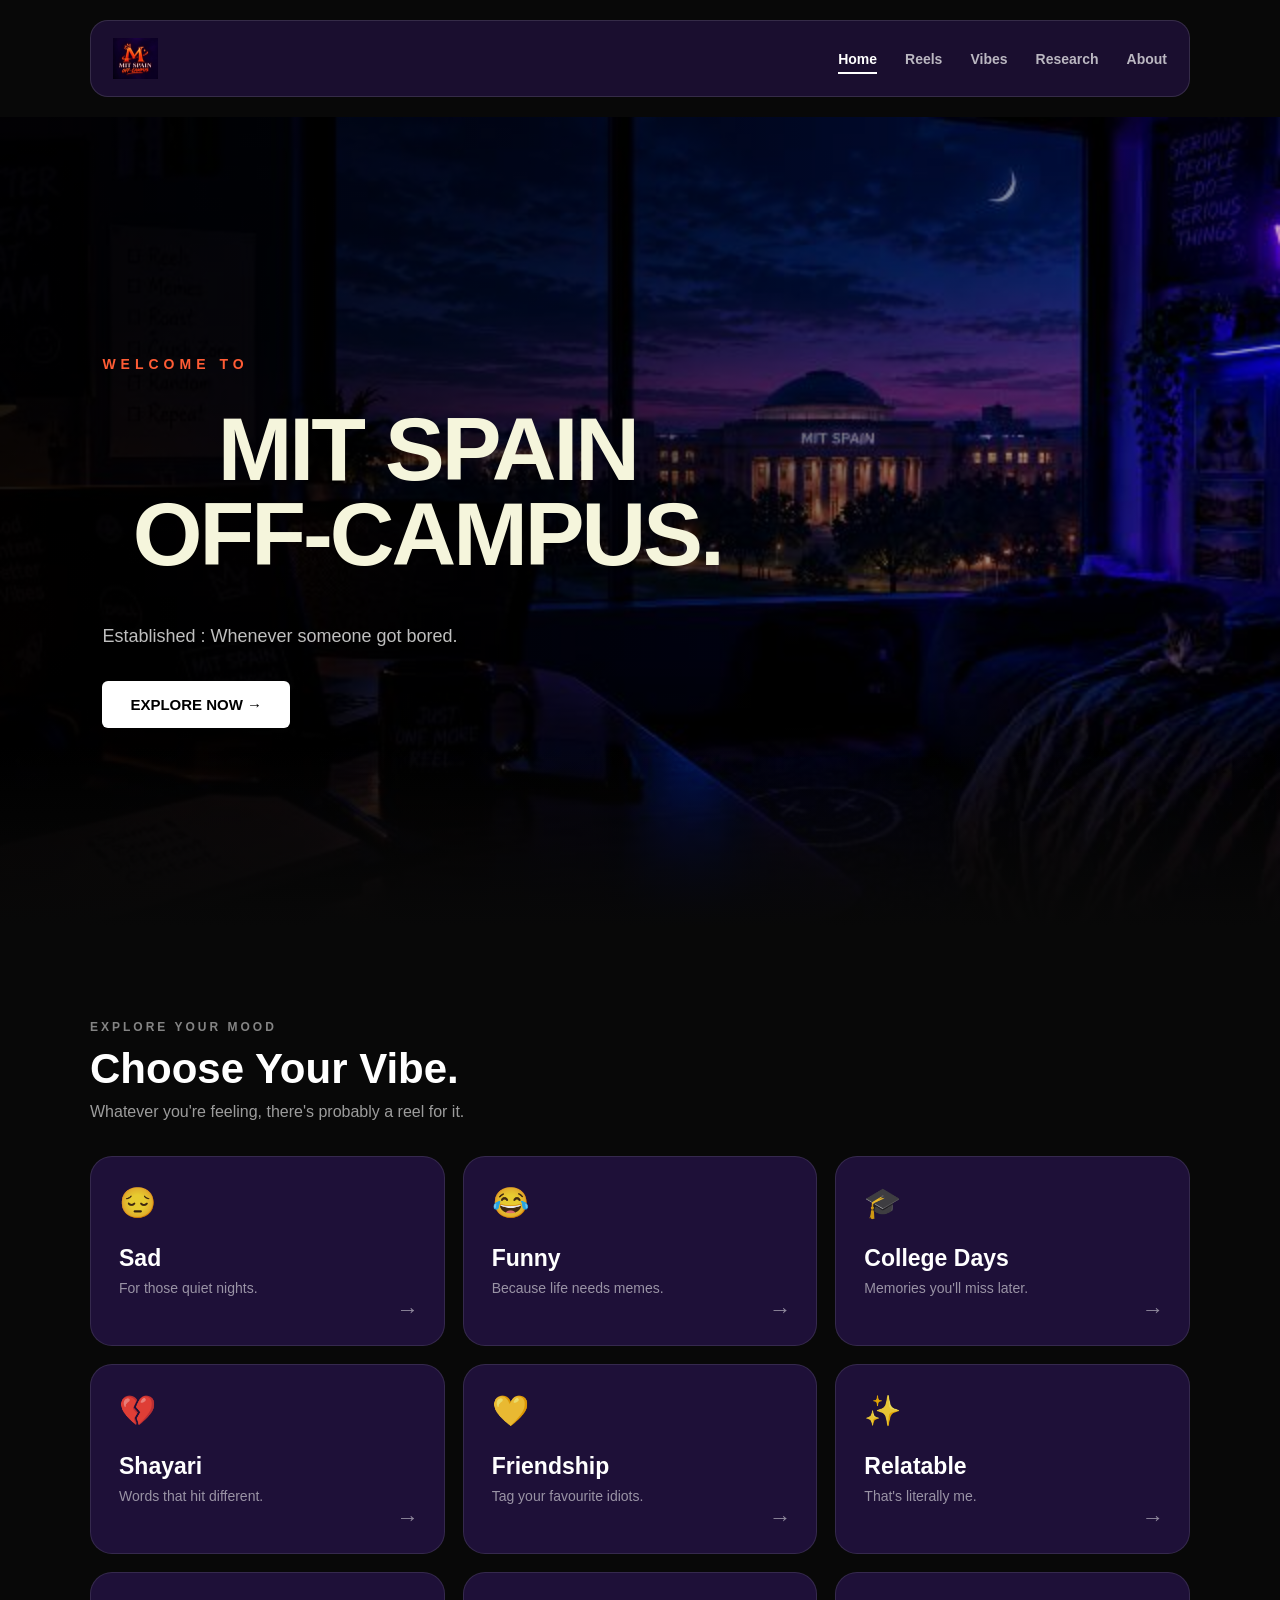
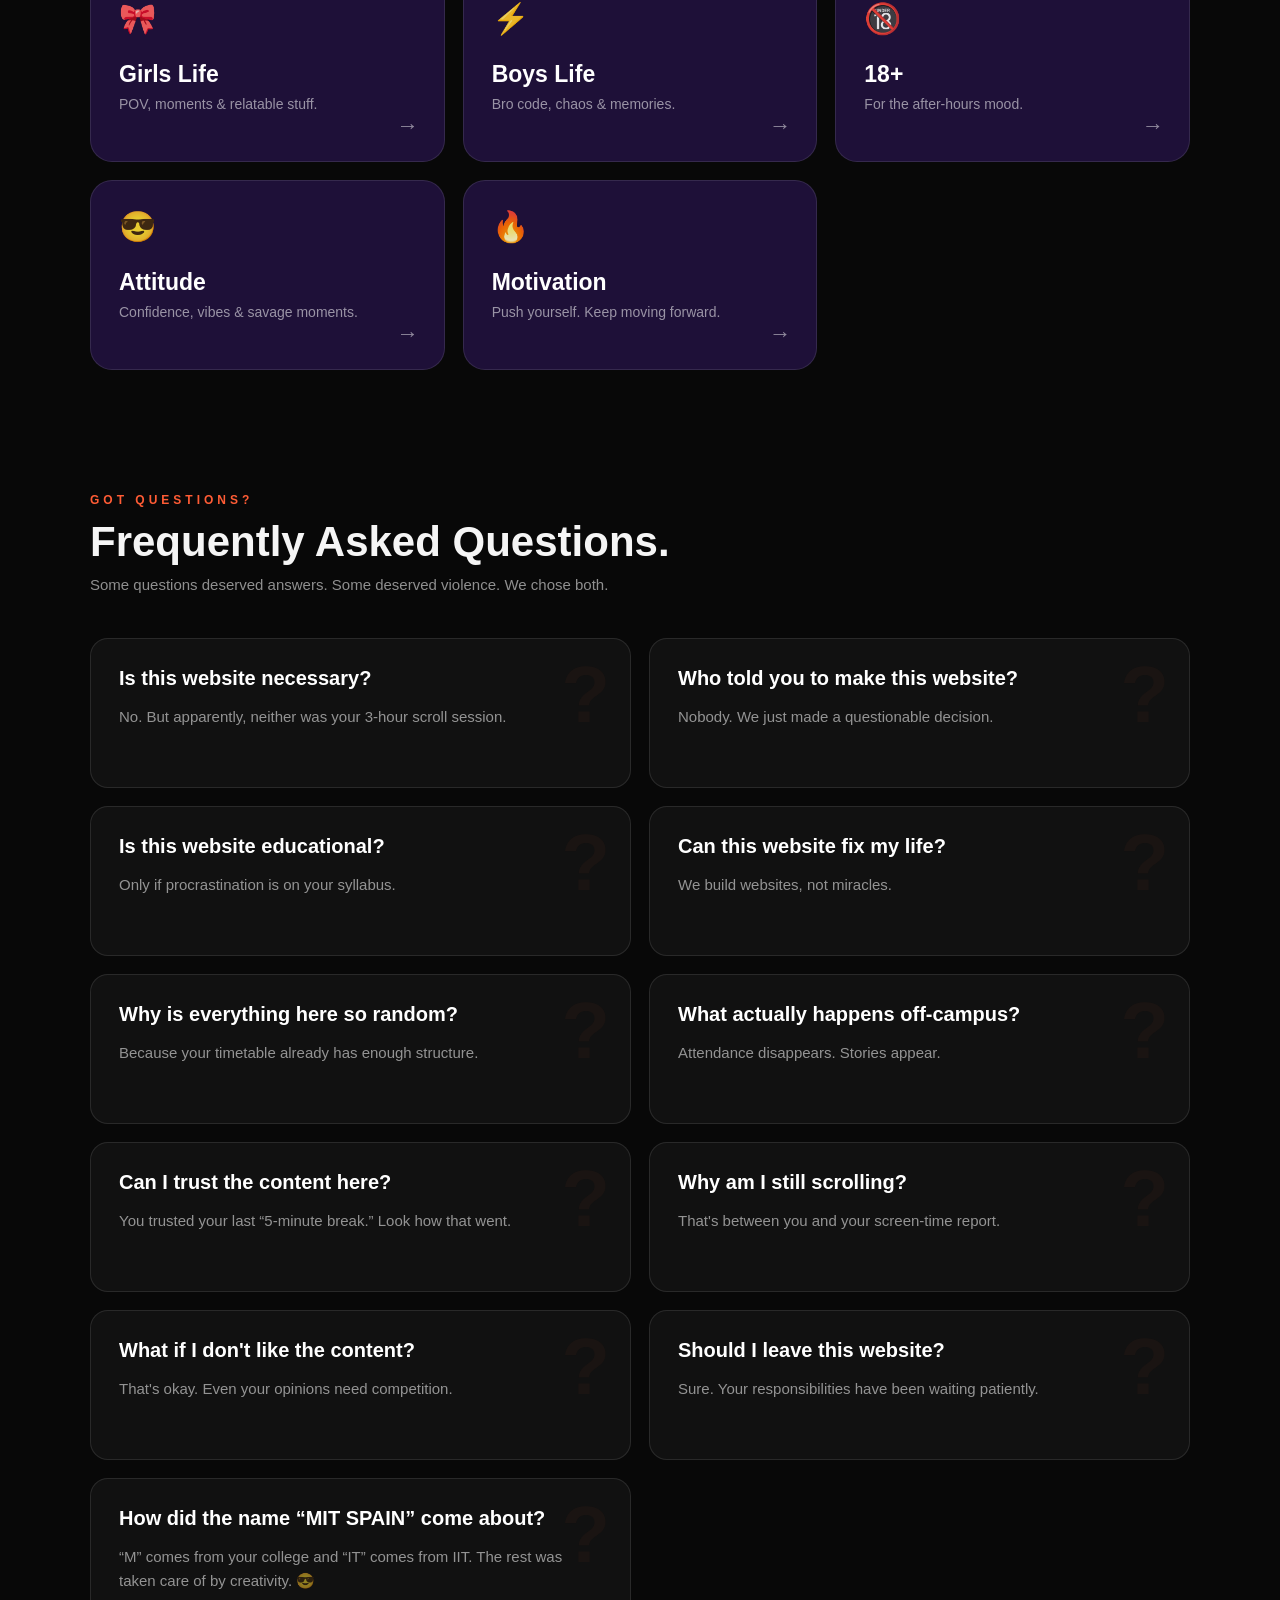
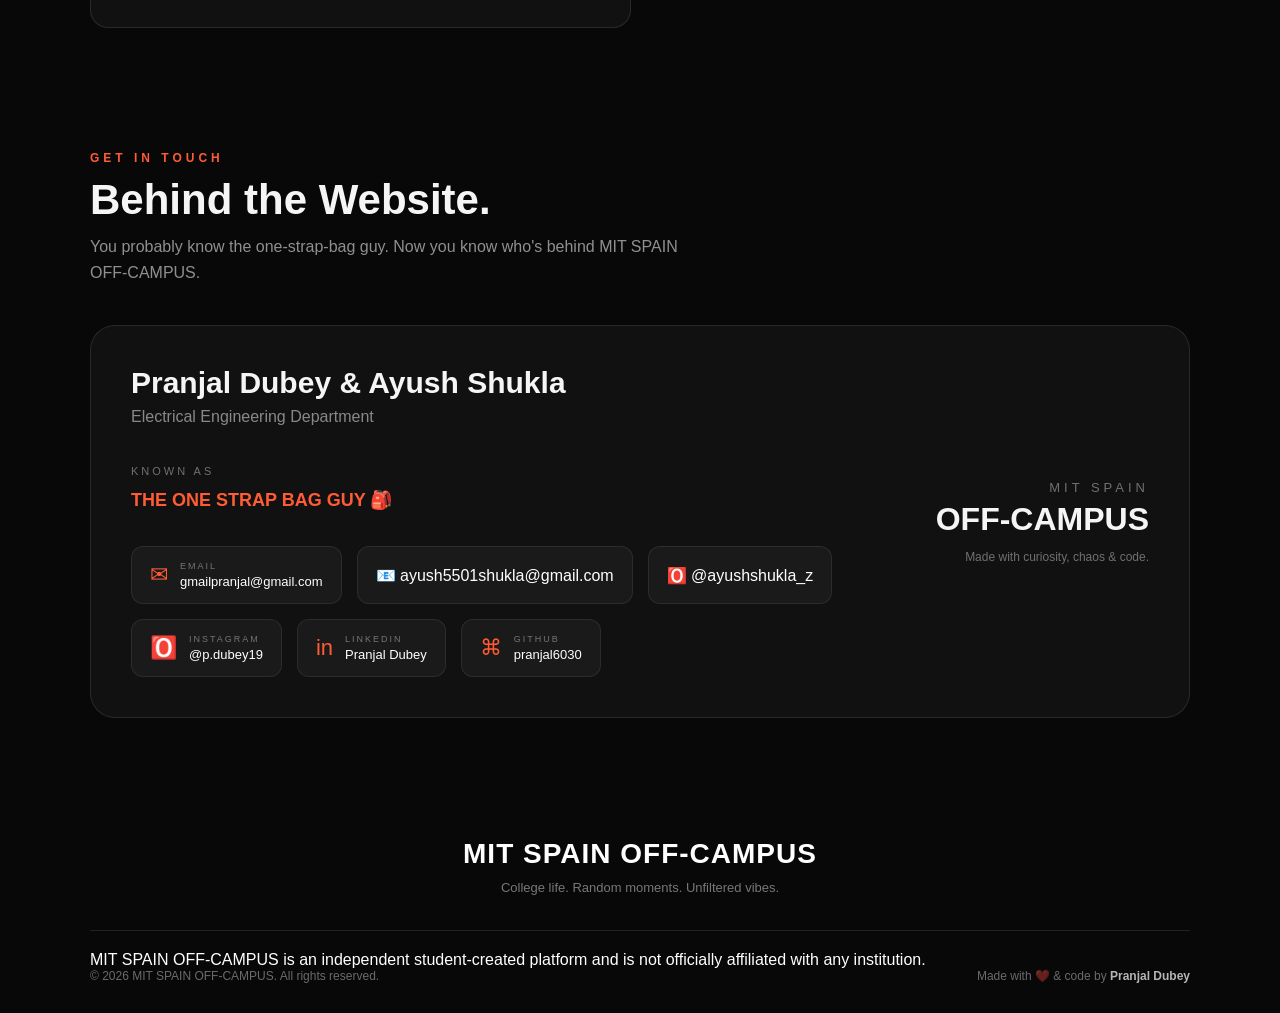
==== index.html @ fb6c0e8b "Initial website" ====
<!DOCTYPE html>
<html lang="en">

<head>
    <meta charset="UTF-8">
    <meta name="viewport" content="width=device-width, initial-scale=1.0">
    <title>MIT Spain Off-Campus</title>
    <link rel="stylesheet" href="style.css">
    <link rel="icon" type="image/png" href="logomit.jpg">
</head>

<body>
    <div class="d1">

        <nav class="navbar">

            <div class="logo">
                <img src="logomit.jpg" alt="M After Hours">
            </div>

            <div class="nav-links">
                <a href="#" class="active">Home</a>
                <a href="#">Reels</a>
                <a href="#">Vibes</a>
                <a href="#">Research</a>
                <a href="#">About</a>
            </div>

            <div class="menu-icon">
                ☰
            </div>

        </nav>
        <section class="hero">

            <div class="hero-content">

                <p class="hero-small">WELCOME TO</p>

                <h1>MIT SPAIN OFF-CAMPUS.</h1>

                <p class="hero-text">
                    Established : Whenever someone got bored.
                </p>

                <button class="hero-btn" onclick="showExplore()">
                    EXPLORE NOW →
                </button>

            </div>

        </section>
        <section id="explore" class="explore-section">

            <div class="explore-content">

                <span>SO... WHY THIS WEBSITE?</span>

                <h2>
                    Everyone was busy participating in
                    <span>EMBED X</span> and <span>RoboVerse.</span>
                </h2>

                <p>
                    I thought, "Why participate when I can build the place
                    where everyone comes to chill?"
                </p>

                <h3>So... I built this.</h3>

                <p>
                    Welcome to MIT SPAIN OFF-CAMPUS — where college life,
                    random moments, and internet culture come together.
                </p>

            </div>

        </section>


        <section class="vibe-section">

            <div class="vibe-heading">
                <span>EXPLORE YOUR MOOD</span>
                <h2>Choose Your Vibe.</h2>
                <p>Whatever you're feeling, there's probably a reel for it.</p>
            </div>

            <div class="vibe-container">

                <a href="sad.html" class="vibe-card sad">
                    <div class="vibe-icon">😔</div>
                    <h3>Sad</h3>
                    <p>For those quiet nights.</p>
                    <span class="arrow">→</span>
                </a>

                <a href="funny.html" class="vibe-card funny">
                    <div class="vibe-icon">😂</div>
                    <h3>Funny</h3>
                    <p>Because life needs memes.</p>
                    <span class="arrow">→</span>
                </a>

                <a href="college.html" class="vibe-card college">
                    <div class="vibe-icon">🎓</div>
                    <h3>College Days</h3>
                    <p>Memories you'll miss later.</p>
                    <span class="arrow">→</span>
                </a>

                <a href="shayari.html" class="vibe-card shayari">
                    <div class="vibe-icon">💔</div>
                    <h3>Shayari</h3>
                    <p>Words that hit different.</p>
                    <span class="arrow">→</span>
                </a>

                <a href="friend.html" class="vibe-card friendship">
                    <div class="vibe-icon">💛</div>
                    <h3>Friendship</h3>
                    <p>Tag your favourite idiots.</p>
                    <span class="arrow">→</span>
                </a>

                <a href="relate.html" class="vibe-card relatable">
                    <div class="vibe-icon">✨</div>
                    <h3>Relatable</h3>
                    <p>That's literally me.</p>
                    <span class="arrow">→</span>
                </a>

                <a href="girl.html" class="vibe-card girls">
                    <div class="vibe-icon">🎀</div>
                    <h3>Girls Life</h3>
                    <p>POV, moments & relatable stuff.</p>
                    <span class="arrow">→</span>
                </a>

                <a href="boy.html" class="vibe-card boys">
                    <div class="vibe-icon">⚡</div>
                    <h3>Boys Life</h3>
                    <p>Bro code, chaos & memories.</p>
                    <span class="arrow">→</span>
                </a>

                <a href="18.html" class="vibe-card 18+">
                    <div class="vibe-icon">🔞</div>
                    <h3>18+</h3>
                    <p>For the after-hours mood.</p>
                    <span class="arrow">→</span>
                </a>

                <a href="attitude.html" class="vibe-card attitude">
                    <div class="vibe-icon">😎</div>
                    <h3>Attitude</h3>
                    <p>Confidence, vibes & savage moments.</p>
                    <span class="arrow">→</span>
                </a>

                <a href="motivation.html" class="vibe-card motivation">
                    <div class="vibe-icon">🔥</div>
                    <h3>Motivation</h3>
                    <p>Push yourself. Keep moving forward.</p>
                    <span class="arrow">→</span>
                </a>

            </div>

        </section>

        <section class="faq-section">

            <div class="faq-heading">
                <span>GOT QUESTIONS?</span>
                <h2>Frequently Asked Questions.</h2>
                <p>Some questions deserved answers. Some deserved violence. We chose both.</p>
            </div>

            <div class="faq-container">

                <div class="faq-item">
                    <h3>Is this website necessary?</h3>
                    <p>No. But apparently, neither was your 3-hour scroll session.</p>
                </div>

                <div class="faq-item">
                    <h3>Who told you to make this website?</h3>
                    <p>Nobody. We just made a questionable decision.</p>
                </div>

                <div class="faq-item">
                    <h3>Is this website educational?</h3>
                    <p>Only if procrastination is on your syllabus.</p>
                </div>

                <div class="faq-item">
                    <h3>Can this website fix my life?</h3>
                    <p>We build websites, not miracles.</p>
                </div>

                <div class="faq-item">
                    <h3>Why is everything here so random?</h3>
                    <p>Because your timetable already has enough structure.</p>
                </div>

                <div class="faq-item">
                    <h3>What actually happens off-campus?</h3>
                    <p>Attendance disappears. Stories appear.</p>
                </div>

                <div class="faq-item">
                    <h3>Can I trust the content here?</h3>
                    <p>You trusted your last “5-minute break.” Look how that went.</p>
                </div>

                <div class="faq-item">
                    <h3>Why am I still scrolling?</h3>
                    <p>That's between you and your screen-time report.</p>
                </div>

                <div class="faq-item">
                    <h3>What if I don't like the content?</h3>
                    <p>That's okay. Even your opinions need competition.</p>
                </div>

                <div class="faq-item">
                    <h3>Should I leave this website?</h3>
                    <p>Sure. Your responsibilities have been waiting patiently.</p>
                </div>

                <div class="faq-item">
                    <h3>How did the name “MIT SPAIN” come about?</h3>
                    <p>“M” comes from your college and “IT” comes from IIT. The rest was taken care of by creativity. 😎
                    </p>
                </div>

            </div>

        </section>

        <section class="contact-section">

            <div class="contact-heading">
                <span>GET IN TOUCH</span>
                <h2>Behind the Website.</h2>
                <p>
                    You probably know the one-strap-bag guy.
                    Now you know who's behind MIT SPAIN OFF-CAMPUS.
                </p>
            </div>

            <div class="contact-card">

                <div class="contact-info">

                    <div class="creator-name">
                        <h3>Pranjal Dubey & Ayush Shukla </h3>
                        <p>Electrical Engineering Department</p>
                    </div>

                    <div class="identity">
                        <span>KNOWN AS</span>
                        <h4>THE ONE STRAP BAG GUY 🎒</h4>
                    </div>

                    <div class="contact-links">

                        <a href="mailto:gmailpranjal@gmail.com" class="contact-link">
                            <span>✉</span>
                            <div>
                                <small>EMAIL</small>
                                <p>gmailpranjal@gmail.com</p>
                            </div>
                        </a>

                        <!-- SECOND EMAIL -->
                        <a href="mailto:ayushshukla@gmail.com" class="contact-link">
                            📧 ayush5501shukla@gmail.com
                        </a>

                        <!-- SECOND INSTAGRAM -->
                        <a href="https://www.instagram.com/ayushshukla_z/" target="_blank" class="contact-link">
                            🅾️ @ayushshukla_z
                        </a>

                        <a href="https://www.instagram.com/p.dubey19/" target="_blank" class="contact-link">
                            <span>🅾️</span>
                            <div>
                                <small>INSTAGRAM</small>
                                <p>@p.dubey19</p>
                            </div>
                        </a>

                        <a href="https://www.linkedin.com/in/pranjal-dubey-936209428?utm_source=share_via&utm_content=profile&utm_medium=member_android"
                            target="_blank" class="contact-link">
                            <span>in</span>
                            <div>
                                <small>LINKEDIN</small>
                                <p>Pranjal Dubey</p>
                            </div>
                        </a>

                        <a href="https://github.com/pranjal6030" target="_blank" class="contact-link">
                            <span>⌘</span>
                            <div>
                                <small>GITHUB</small>
                                <p>pranjal6030</p>
                            </div>
                        </a>

                    </div>

                </div>

                <div class="contact-tag">
                    <span>MIT SPAIN</span>
                    <strong>OFF-CAMPUS</strong>
                    <p>Made with curiosity, chaos & code.</p>
                </div>

            </div>

        </section>

        <footer class="footer">

            <div class="footer-top">
                <h2>MIT SPAIN OFF-CAMPUS</h2>
                <p>College life. Random moments. Unfiltered vibes.</p>
            </div>

            <div class="footer-line"></div>

            <p class="disclaimer">
                MIT SPAIN OFF-CAMPUS is an independent student-created platform
                and is not officially affiliated with any institution.
            </p>

            <div class="footer-bottom">
                <p>© 2026 MIT SPAIN OFF-CAMPUS. All rights reserved.</p>
                <p>Made with ❤️ & code by <strong>Pranjal Dubey</strong></p>
            </div>

        </footer>
    </div>

    <script>
        function showExplore() {

            const section = document.getElementById("explore");

            section.style.display = "flex";

            section.scrollIntoView({
                behavior: "smooth"
            });
        }
    </script>
</body>

</html>
---- style.css ----
* {
        margin: 0;
        padding: 0;
    }
    h1{
        color: beige;
        text-align: center;
        padding: 20px;
    }
body {
    margin: 0;
    background: #080808;
    color: #f5f5f5;
    font-family: Arial, sans-serif;
}


/* NAVBAR */

.navbar {
    width: 90%;
    max-width: 1100px;

    margin: 20px auto;

    padding: 15px 22px;

    box-sizing: border-box;

    display: flex;
    align-items: center;
    justify-content: space-between;

    background-color: rgb(50 24 97 / 45%);

    border: 1px solid rgba(255, 255, 255, 0.12);

    border-radius: 18px;

    color: white;
}


/* LOGO */

.logo {
    font-size: 18px;
    font-weight: 900;

    letter-spacing: 1px;

    white-space: nowrap;
}

.logo img{
    width : 53px;
    height: 43px;
    object-fit: contain;
    display: block;
}


/* NAVIGATION LINKS */

.nav-links {
    display: flex;
    align-items: center;

    gap: 28px;
}


.nav-links a {
    position: relative;

    color: rgba(255, 255, 255, 0.7);

    text-decoration: none;

    font-size: 14px;
    font-weight: 600;

    transition: 0.3s;
}


/* Hover */

.nav-links a:hover {
    color: white;
}


/* Underline */

.nav-links a::after {

    content: "";

    position: absolute;

    left: 0;
    bottom: -7px;

    width: 0;
    height: 2px;

    background-color: white;

    transition: 0.3s;
}


.nav-links a:hover::after {
    width: 100%;
}


/* ACTIVE PAGE */

.nav-links a.active {
    color: white;
}


.nav-links a.active::after {
    width: 100%;
}


/* MENU ICON */

.menu-icon {
    display: none;

    font-size: 24px;

    cursor: pointer;
}


/* MOBILE */

@media (max-width: 700px) {

    .navbar {
        width: 94%;

        padding: 14px 18px;
    }


    .logo {
        font-size: 15px;
    }


    .nav-links {
        display: none;
    }


    .menu-icon {
        display: block;
    }

}



.hero {
    position: relative;

    width: 100%;
    height: 90vh;

    background-image: url("mit spain.jpg");
    background-size: cover;
    background-position: center;

    display: flex;
    align-items: center;

    overflow: hidden;
}


/* Dark Netflix-style overlay */

.hero::before {
    content: "";

    position: absolute;
    inset: 0;

    background:
        linear-gradient(
            to right,
            rgba(0,0,0,0.9) 0%,
            rgba(0,0,0,0.65) 45%,
            rgba(0,0,0,0.2) 100%
        );
}


/* Bottom fade */

.hero::after {
    content: "";

    position: absolute;
    left: 0;
    bottom: 0;

    width: 100%;
    height: 180px;

    background: linear-gradient(
        transparent,
        #080808
    );
}


.hero-content {
    position: relative;
    z-index: 2;

    max-width: 650px;

    margin-left: 8%;
    margin-top: 40px;

    color: white;

    animation: heroIn 1.2s ease;
}


.hero-small {
    font-size: 14px;
    font-weight: 700;

    letter-spacing: 5px;

    color: #ff5c35;

    margin-bottom: 15px;
}


.hero h1 {
    font-size: clamp(50px, 7vw, 95px);

    line-height: 0.95;

    margin: 0 0 25px;

    font-weight: 900;

    letter-spacing: -3px;
}


.hero-text {
    max-width: 550px;

    font-size: 18px;
    line-height: 1.6;

    color: rgba(255,255,255,0.75);

    margin-bottom: 30px;
}


.hero-btn {
    padding: 15px 28px;

    border: none;
    border-radius: 6px;

    background: white;
    color: black;

    font-size: 15px;
    font-weight: 800;

    cursor: pointer;

    transition: 0.3s;
}


.hero-btn:hover {
    background: #ff5c35;
    color: white;

    transform: translateY(-3px);

    box-shadow: 0 10px 30px rgba(255,92,53,0.35);
}


/* Entry animation */

@keyframes heroIn {

    from {
        opacity: 0;
        transform: translateY(40px);
    }

    to {
        opacity: 1;
        transform: translateY(0);
    }

}


/* Mobile */

@media (max-width: 600px) {

    .hero {
        height: 75vh;
    }

    .hero-content {
        margin-left: 25px;
        margin-right: 25px;
    }

    .hero h1 {
        font-size: 48px;
    }

    .hero-text {
        font-size: 15px;
    }

}
.logo img {
    width: 45px;
    height: 45px;
    object-fit: contain;
    display: block;
}

.vibe-section {
    width: 90%;
    max-width: 1100px;
    margin: 90px auto;
    color: white;
}

.vibe-heading {
    margin-bottom: 35px;
}

.vibe-heading span {
    font-size: 12px;
    letter-spacing: 3px;
    color: rgba(255, 255, 255, 0.5);
    font-weight: 700;
}

.vibe-heading h2 {
    font-size: 42px;
    margin: 10px 0;
    font-weight: 800;
}

.vibe-heading p {
    color: rgba(255, 255, 255, 0.6);
    margin: 0;
}


/* VIBE CARDS */

.vibe-container {
    display: grid;
    grid-template-columns: repeat(3, 1fr);
    gap: 18px;
}

.vibe-card {
    position: relative;
    min-height: 190px;
    padding: 28px;
    box-sizing: border-box;

    background: rgb(50 24 97 / 55%);
    border: 1px solid rgba(255, 255, 255, 0.1);
    border-radius: 22px;

    text-decoration: none;
    color: white;

    overflow: hidden;
    transition: 0.35s ease;
}


/* HOVER EFFECT */

.vibe-card:hover {
    transform: translateY(-7px);
    background: rgb(50 24 97 / 85%);
    border-color: rgba(255, 255, 255, 0.25);
    box-shadow: 0 15px 35px rgba(0, 0, 0, 0.3);
}


.vibe-icon {
    font-size: 30px;
    margin-bottom: 25px;
    opacity: 0.9;
}

.vibe-card h3 {
    font-size: 23px;
    margin: 0 0 8px;
}

.vibe-card p {
    margin: 0;
    font-size: 14px;
    color: rgba(255, 255, 255, 0.55);
}

.arrow {
    position: absolute;
    right: 25px;
    bottom: 22px;

    font-size: 22px;
    opacity: 0.5;

    transition: 0.3s;
}

.vibe-card:hover .arrow {
    opacity: 1;
    transform: translateX(5px);
}


/* MOBILE */

@media (max-width: 750px) {

    .vibe-container {
        grid-template-columns: repeat(2, 1fr);
    }

    .vibe-heading h2 {
        font-size: 34px;
    }
}


@media (max-width: 500px) {

    .vibe-container {
        grid-template-columns: 1fr;
    }

    .vibe-card {
        min-height: 160px;
    }
}
/* Girls Life */
.vibe-card.girls:hover {
    background: rgb(75 35 110 / 85%);
}

/* Boys Life */
.vibe-card.boys:hover {
    background: rgb(35 35 80 / 85%);
}

/* Late Night */
.vibe-card.late-night:hover {
    background: rgb(25 20 55 / 90%);
}


/* Icons */
.vibe-card.girls .vibe-icon {
    color: #e8b4ff;
}

.vibe-card.boys .vibe-icon {
    color: #9db8ff;
}

.vibe-card.late-night .vibe-icon {
    color: #c7b8ff;
}
/* Attitude Card */
.vibe-card.attitude:hover {
    background: rgb(80 25 60 / 85%);
}

.vibe-card.attitude .vibe-icon {
    color: #ffb3c6;
}


/* Motivation Card */
.vibe-card.motivation:hover {
    background: rgb(90 55 20 / 85%);
}

.vibe-card.motivation .vibe-icon {
    color: #ffd166;
}
.welcome-text {
    text-align: center;
    color: white;
    font-size: 55px;
    font-weight: 800;
    letter-spacing: 2px;
    margin: 50px auto;

    opacity: 0;
    transform: translateY(30px);

    animation: welcomeIn 1.2s ease forwards;
}

.welcome-text span {
    color: #c9a7ff;
    text-shadow: 0 0 10px rgba(201, 167, 255, 0.5),
                 0 0 25px rgba(201, 167, 255, 0.3);
}


/* Entrance Animation */
@keyframes welcomeIn {

    0% {
        opacity: 0;
        transform: translateY(30px);
        letter-spacing: 8px;
    }

    100% {
        opacity: 1;
        transform: translateY(0);
        letter-spacing: 2px;
    }
}


/* Mobile */
@media (max-width: 600px) {

    .welcome-text {
        font-size: 32px;
        letter-spacing: 1px;
    }

}

/* ================= FAQ SECTION ================= */

.faq-section {
    width: 90%;
    max-width: 1100px;
    margin: 120px auto;
    color: #f5f5f5;
}

.faq-heading {
    margin-bottom: 45px;
}

.faq-heading span {
    font-size: 12px;
    letter-spacing: 4px;
    color: #ff5c35;
    font-weight: 800;
}

.faq-heading h2 {
    font-size: 42px;
    margin: 10px 0;
    font-weight: 900;
}

.faq-heading p {
    color: rgba(255,255,255,0.55);
    margin: 0;
    font-size: 15px;
}


/* FAQ GRID */

.faq-container {
    display: grid;
    grid-template-columns: repeat(2, 1fr);
    gap: 18px;
}


/* FAQ CARD */

.faq-item {
    position: relative;
    padding: 28px;
    min-height: 150px;
    box-sizing: border-box;

    background: rgba(255,255,255,0.04);
    border: 1px solid rgba(255,255,255,0.1);
    border-radius: 18px;

    transition: 0.35s ease;
    overflow: hidden;
}

.faq-item::before {
    content: "?";
    position: absolute;
    right: 20px;
    top: 10px;

    font-size: 80px;
    font-weight: 900;

    color: rgba(255,92,53,0.04);
}


/* QUESTION */

.faq-item h3 {
    position: relative;
    z-index: 1;

    margin: 0 0 15px;

    font-size: 20px;
    font-weight: 800;
    color: white;
}


/* ANSWER */

.faq-item p {
    position: relative;
    z-index: 1;

    margin: 0;

    font-size: 15px;
    line-height: 1.6;

    color: rgba(255,255,255,0.55);
}


/* HOVER */

.faq-item:hover {
    transform: translateY(-6px);

    background: rgba(255,92,53,0.08);
    border-color: #ff5c35;

    box-shadow: 0 15px 40px rgba(255,92,53,0.12);
}

.faq-item:hover h3 {
    color: #ff5c35;
}

.faq-item:hover p {
    color: rgba(255,255,255,0.8);
}


/* MOBILE */

@media (max-width: 700px) {

    .faq-section {
        margin: 80px auto;
    }

    .faq-heading h2 {
        font-size: 34px;
    }

    .faq-container {
        grid-template-columns: 1fr;
    }

    .faq-item {
        min-height: 140px;
    }
}

.contact-section {
    width: 90%;
    max-width: 1100px;
    margin: 120px auto;
    color: #f5f5f5;
}

.contact-heading {
    margin-bottom: 40px;
}

.contact-heading span {
    font-size: 12px;
    letter-spacing: 4px;
    color: #ff5c35;
    font-weight: 800;
}

.contact-heading h2 {
    font-size: 42px;
    margin: 10px 0;
    font-weight: 900;
}

.contact-heading p {
    max-width: 600px;
    color: rgba(255,255,255,0.55);
    line-height: 1.6;
}


/* MAIN CARD */

.contact-card {
    display: flex;
    justify-content: space-between;
    gap: 50px;

    padding: 40px;
    box-sizing: border-box;

    background: rgba(255,255,255,0.04);
    border: 1px solid rgba(255,255,255,0.1);
    border-radius: 25px;

    transition: 0.35s ease;
}

.contact-card:hover {
    border-color: rgba(255,92,53,0.5);
    box-shadow: 0 20px 50px rgba(255,92,53,0.08);
}


/* CREATOR */

.creator-name h3 {
    font-size: 30px;
    margin: 0 0 8px;
}

.creator-name p {
    margin: 0;
    color: rgba(255,255,255,0.5);
}


/* IDENTITY */

.identity {
    margin: 35px 0;
}

.identity span {
    font-size: 11px;
    letter-spacing: 3px;
    color: rgba(255,255,255,0.4);
}

.identity h4 {
    margin: 10px 0 0;
    font-size: 18px;
    color: #ff5c35;
}


/* CONTACT LINKS */

.contact-links {
    display: flex;
    gap: 15px;
    flex-wrap: wrap;
}

.contact-link {
    display: flex;
    align-items: center;
    gap: 12px;

    padding: 14px 18px;

    text-decoration: none;
    color: white;

    background: rgba(255,255,255,0.04);
    border: 1px solid rgba(255,255,255,0.08);
    border-radius: 12px;

    transition: 0.3s ease;
}

.contact-link > span {
    font-size: 22px;
    color: #ff5c35;
}

.contact-link small {
    display: block;
    font-size: 9px;
    letter-spacing: 2px;
    color: rgba(255,255,255,0.4);
}

.contact-link p {
    margin: 3px 0 0;
    font-size: 13px;
}

.contact-link:hover {
    transform: translateY(-4px);
    border-color: #ff5c35;
    background: rgba(255,92,53,0.08);
}


/* RIGHT SIDE */

.contact-tag {
    min-width: 230px;
    display: flex;
    flex-direction: column;
    justify-content: center;

    text-align: right;
}

.contact-tag span {
    font-size: 13px;
    letter-spacing: 4px;
    color: rgba(255,255,255,0.4);
}

.contact-tag strong {
    font-size: 32px;
    line-height: 1;
    margin-top: 8px;
}

.contact-tag p {
    color: rgba(255,255,255,0.4);
    font-size: 12px;
    margin-top: 15px;
}


/* MOBILE */

@media (max-width: 700px) {

    .contact-section {
        margin: 80px auto;
    }

    .contact-heading h2 {
        font-size: 34px;
    }

    .contact-card {
        flex-direction: column;
        padding: 28px;
    }

    .contact-tag {
        text-align: left;
        min-width: auto;
    }

    .contact-tag strong {
        font-size: 26px;
    }

    .contact-link {
        width: 100%;
        box-sizing: border-box;
    }
}

.footer {
    width: 90%;
    max-width: 1100px;
    margin: 100px auto 30px;
    color: white;
}

.footer-top {
    text-align: center;
}

.footer-top h2 {
    margin: 0;
    font-size: 28px;
    font-weight: 900;
    letter-spacing: 1px;
}

.footer-top p {
    margin-top: 10px;
    color: rgba(255,255,255,0.45);
    font-size: 13px;
}

.footer-line {
    width: 100%;
    height: 1px;
    margin: 35px 0 20px;
    background: rgba(255,255,255,0.1);
}

.footer-bottom {
    display: flex;
    justify-content: space-between;
    align-items: center;
    gap: 20px;

    color: rgba(255,255,255,0.4);
    font-size: 12px;
}

.footer-bottom p {
    margin: 0;
}

.footer-bottom strong {
    color: rgba(255,255,255,0.7);
}


/* MOBILE */

@media (max-width: 600px) {

    .footer {
        margin-top: 70px;
    }

    .footer-top h2 {
        font-size: 21px;
    }

    .footer-bottom {
        flex-direction: column;
        text-align: center;
        gap: 8px;
    }
}
/* ================= EXPLORE SECTION ================= */

.explore-section {
    display: none;

    width: 90%;
    max-width: 1000px;
    min-height: 70vh;

    margin: 100px auto;

    align-items: center;
    justify-content: center;

    text-align: center;
    color: white;

    box-sizing: border-box;
}

.explore-content {
    max-width: 800px;
}


/* TOP SMALL TEXT */

.explore-content > span {
    font-size: 12px;
    letter-spacing: 4px;
    color: #ff5c35;
    font-weight: 800;
}


/* MAIN HEADING */

.explore-content h2 {
    font-size: 42px;
    line-height: 1.2;
    margin: 20px 0;

    font-weight: 900;
}

.explore-content h2 span {
    color: #ff5c35;
}


/* PARAGRAPH */

.explore-content p {
    color: rgba(255,255,255,0.6);

    font-size: 17px;
    line-height: 1.7;

    margin: 15px 0;
}


/* "SO... I BUILT THIS." */

.explore-content h3 {
    font-size: 32px;
    margin: 30px 0 10px;

    font-weight: 900;
}


/* SMOOTH SCROLL */

html {
    scroll-behavior: smooth;
}


/* MOBILE */

@media (max-width: 600px) {

    .explore-section {
        width: 90%;
        min-height: 60vh;
        margin: 80px auto;
    }

    .explore-content h2 {
        font-size: 30px;
    }

    .explore-content h3 {
        font-size: 25px;
    }

    .explore-content p {
        font-size: 15px;
    }

    .explore-content > span {
        font-size: 10px;
        letter-spacing: 3px;
    }
}
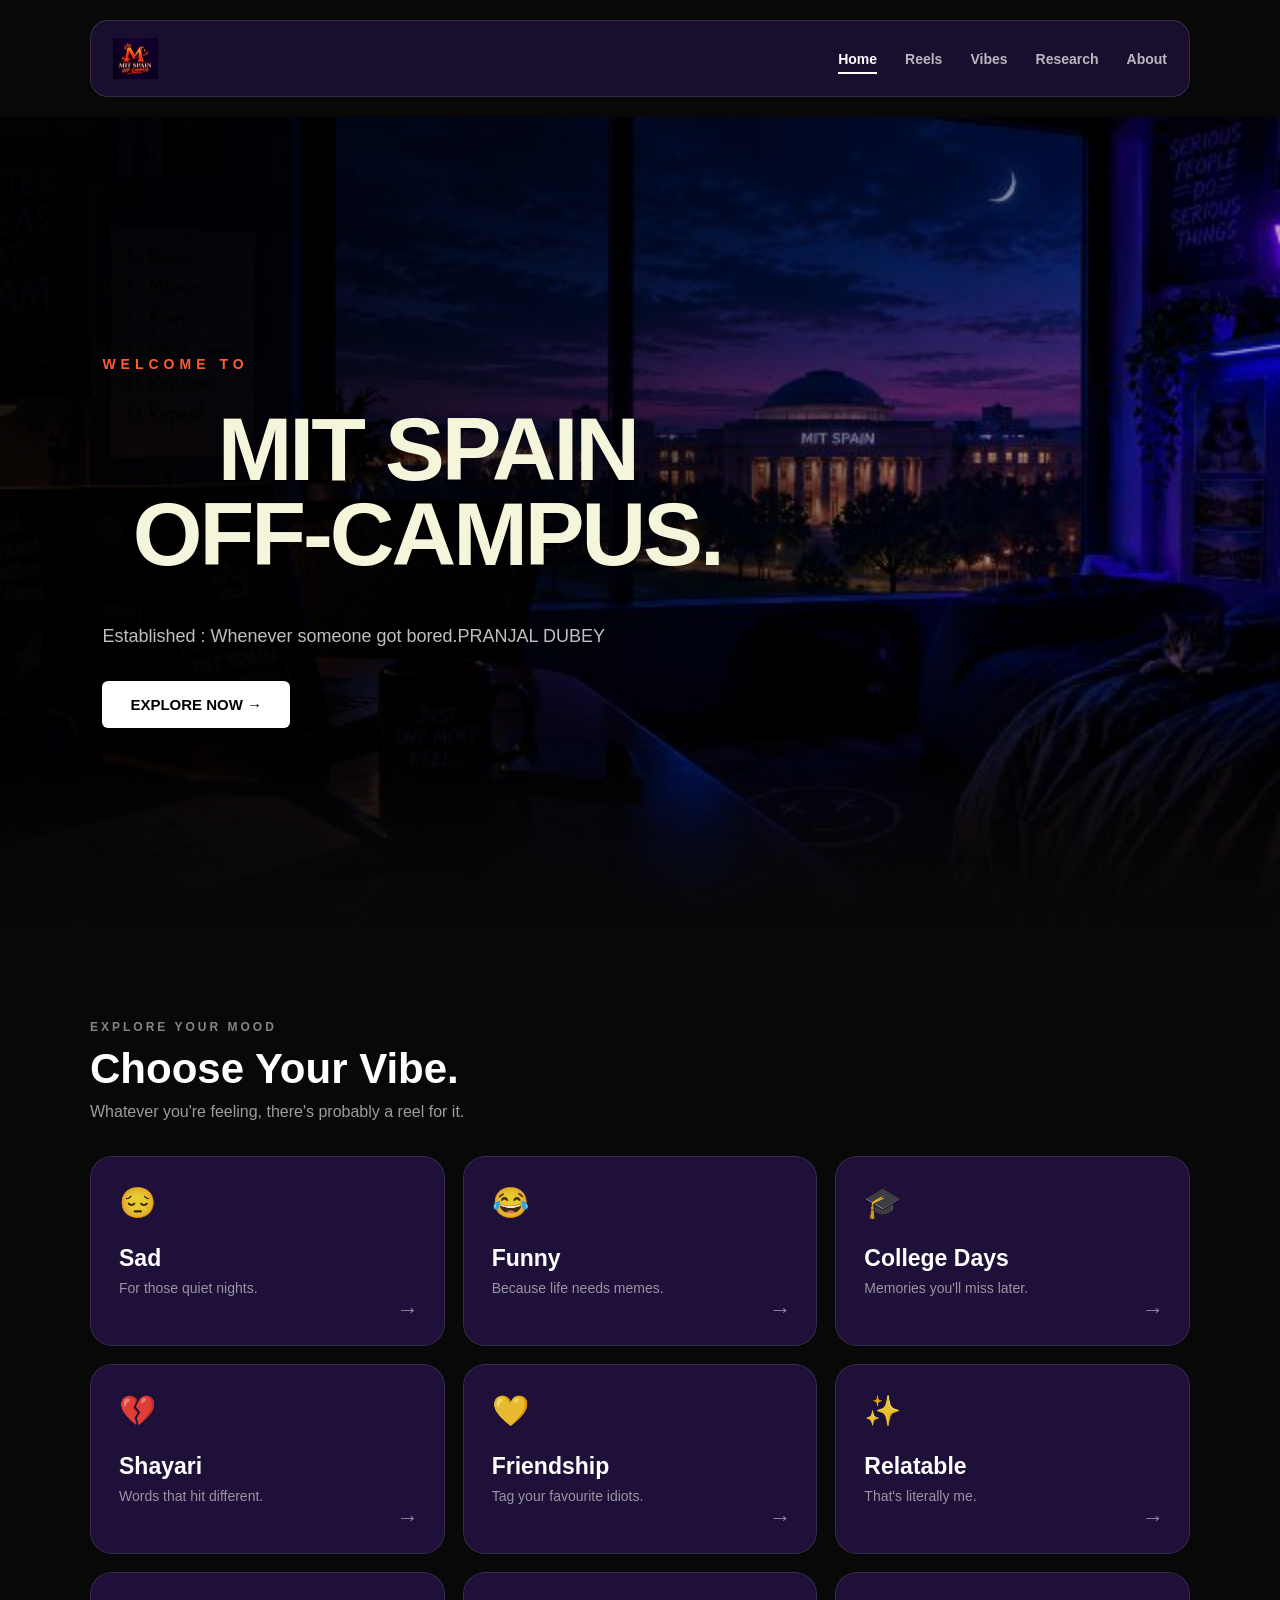
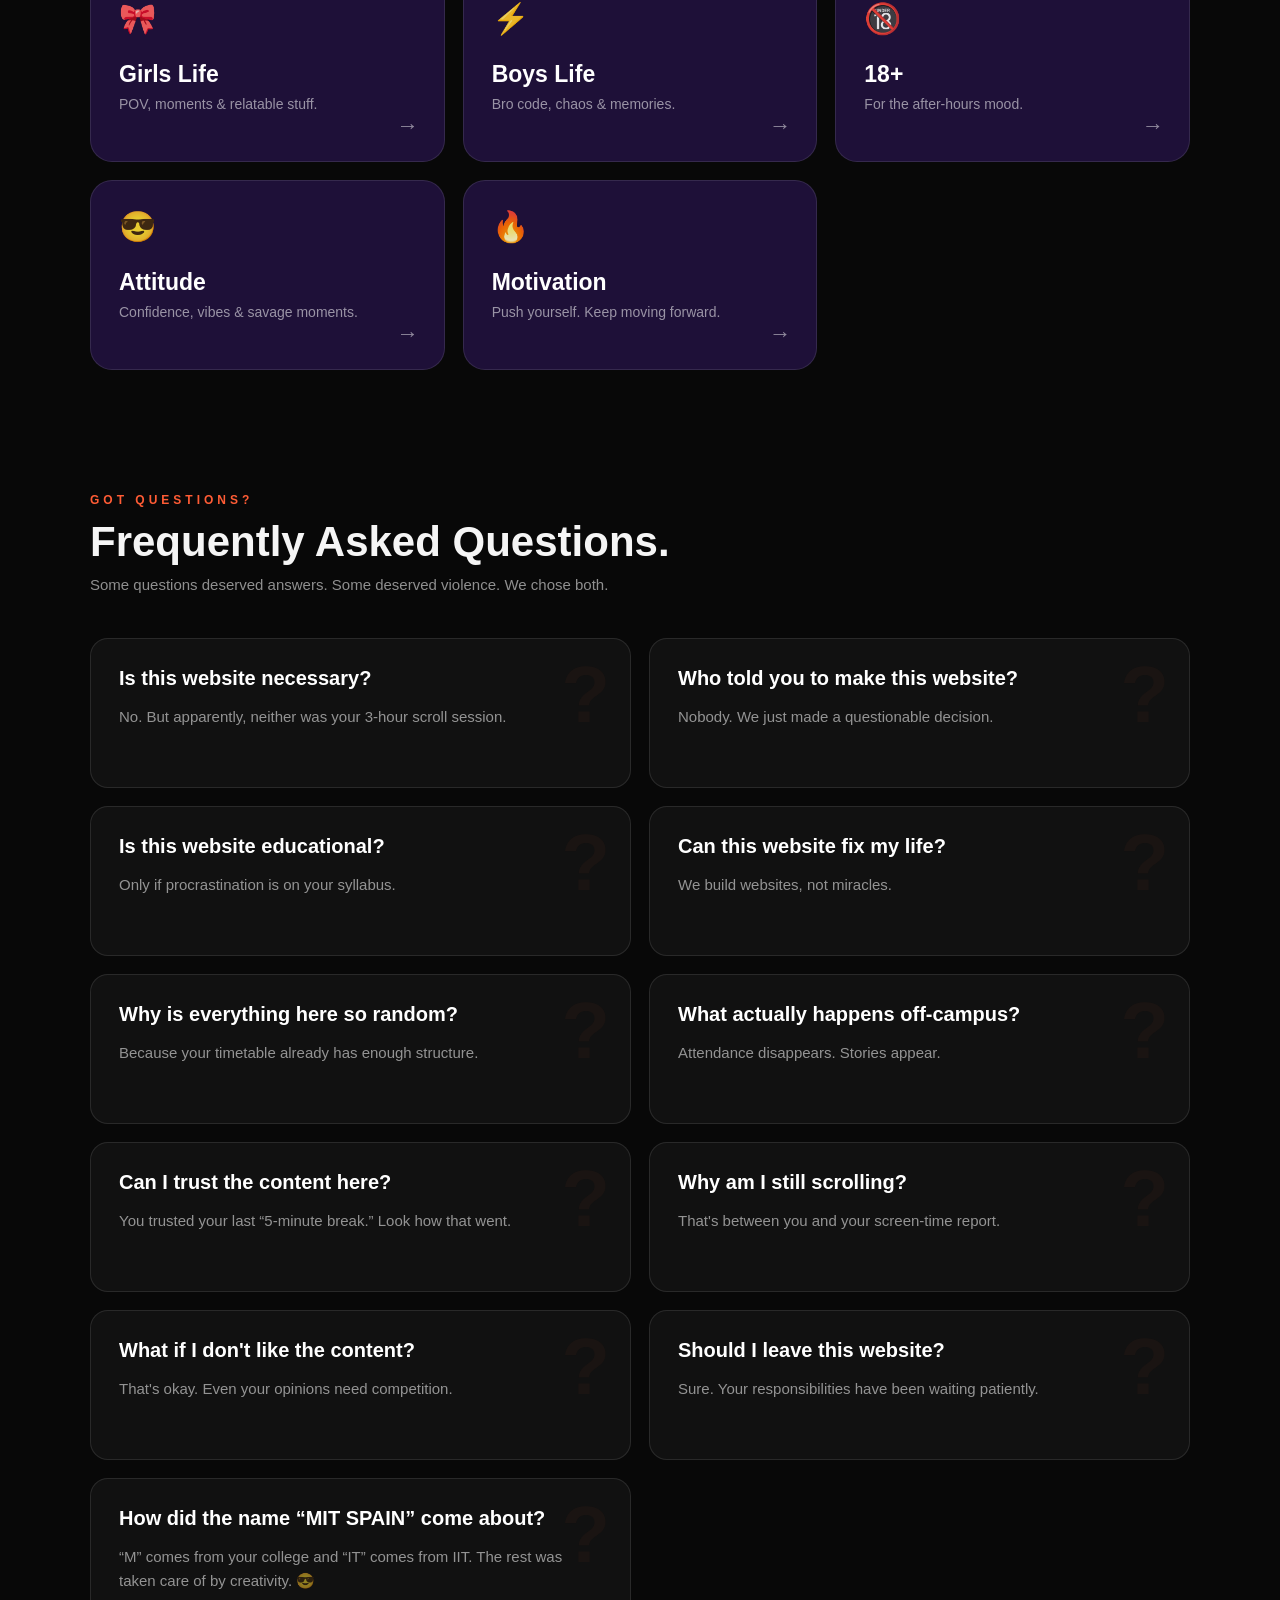
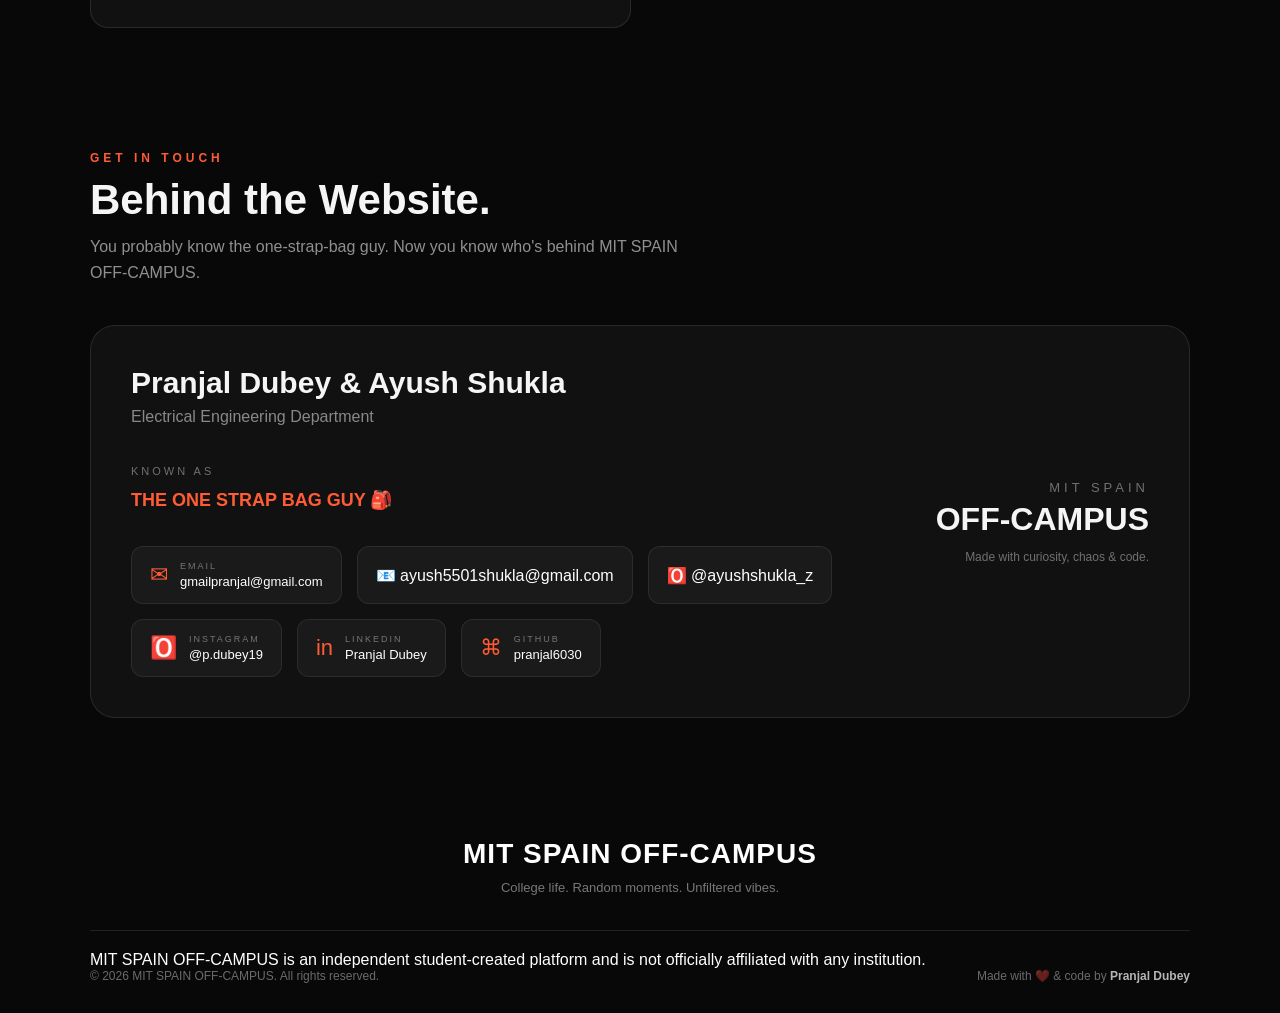
==== commit 3d1a3d8b: "Update establishment text in index.html" ====
--- a/index.html
+++ b/index.html
@@ -40,7 +40,7 @@
                 <h1>MIT SPAIN OFF-CAMPUS.</h1>
 
                 <p class="hero-text">
-                    Established : Whenever someone got bored.
+                    Established : Whenever someone got bored.PRANJAL DUBEY
                 </p>
 
                 <button class="hero-btn" onclick="showExplore()">
@@ -359,4 +359,4 @@
     </script>
 </body>
 
-</html>+</html>
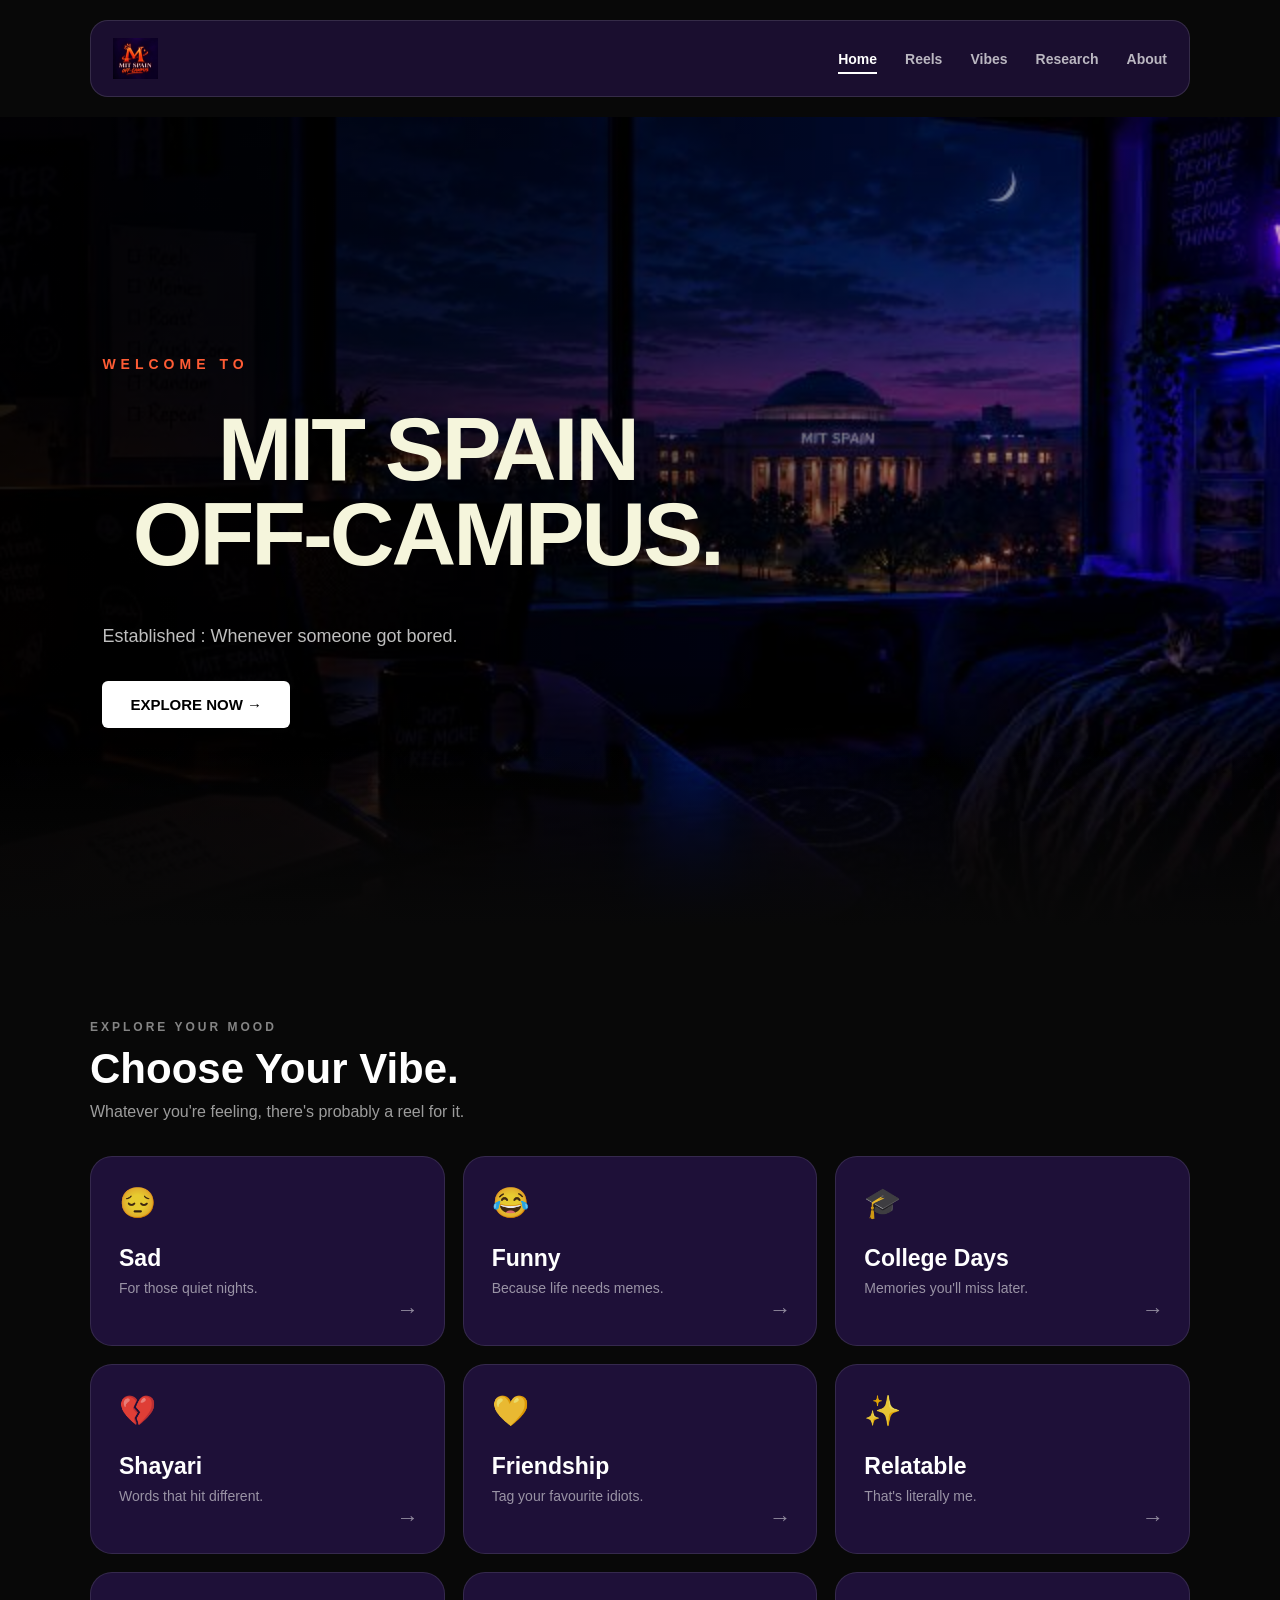
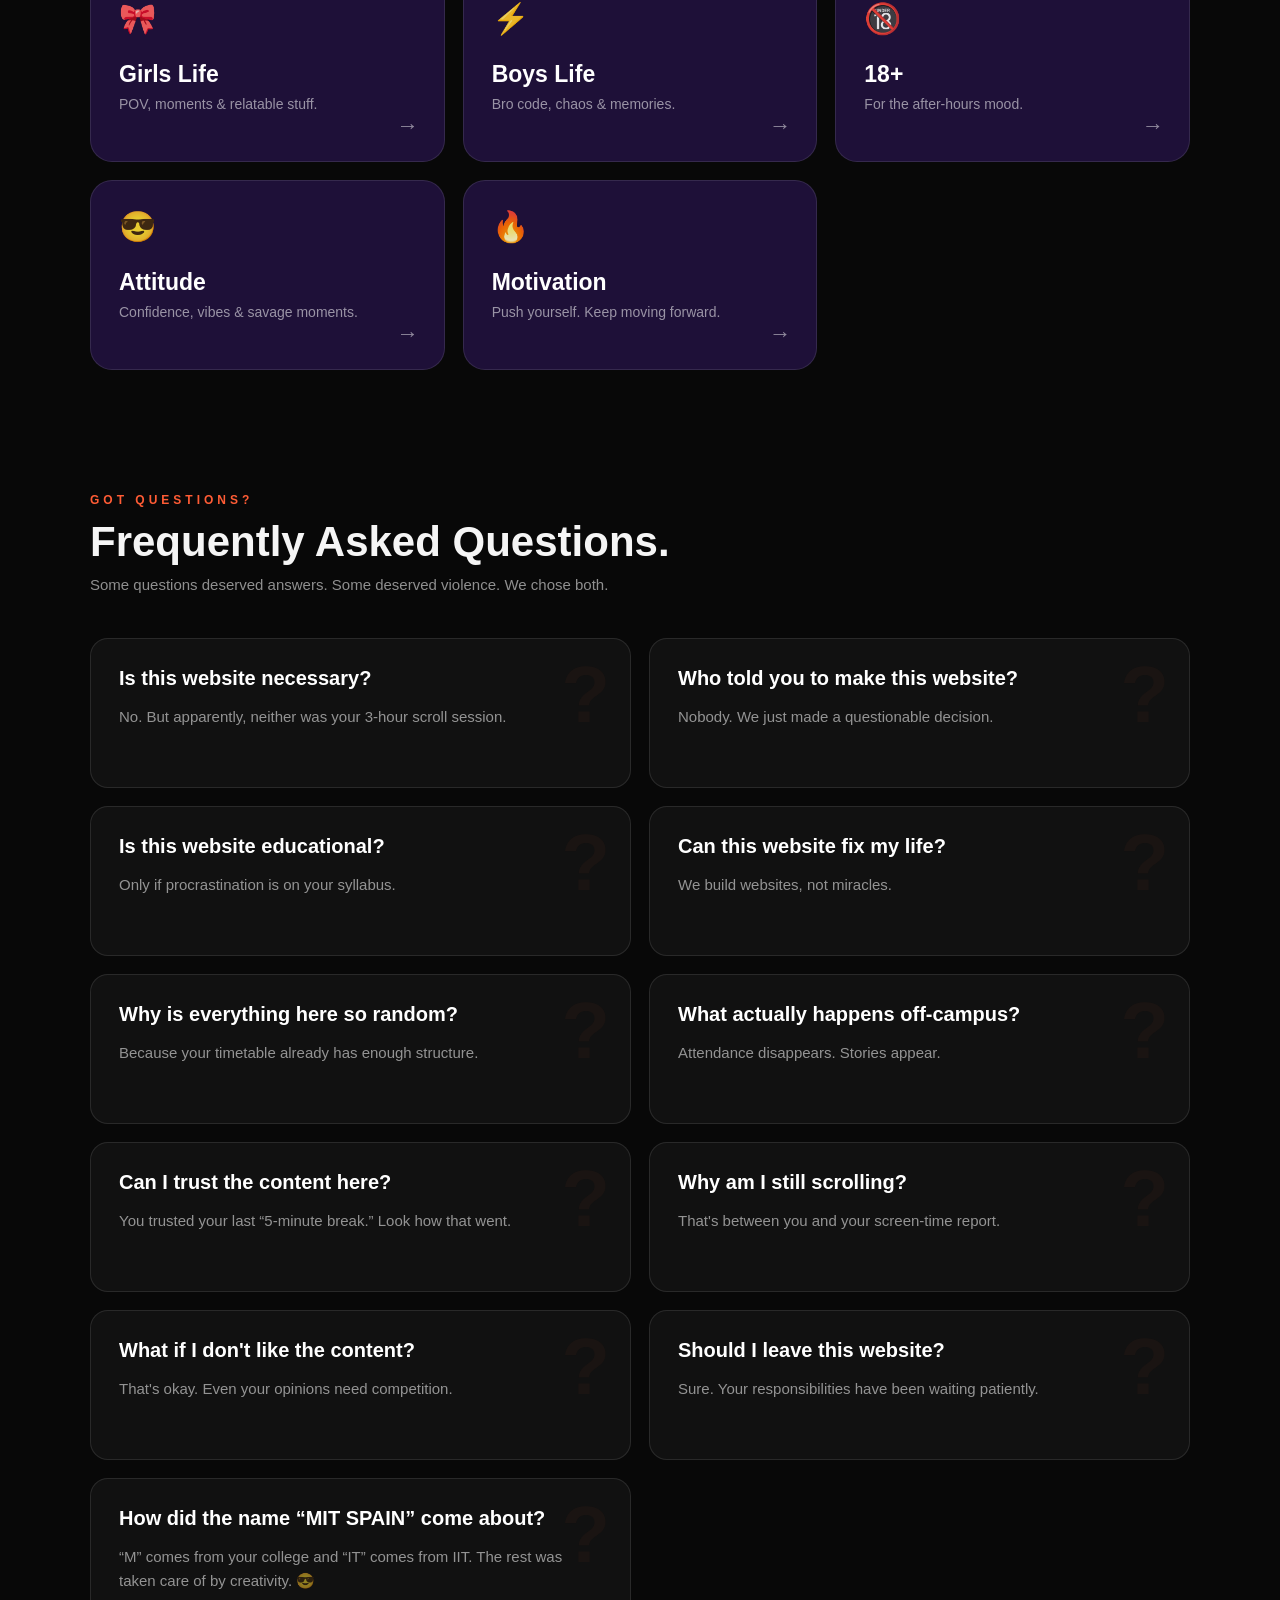
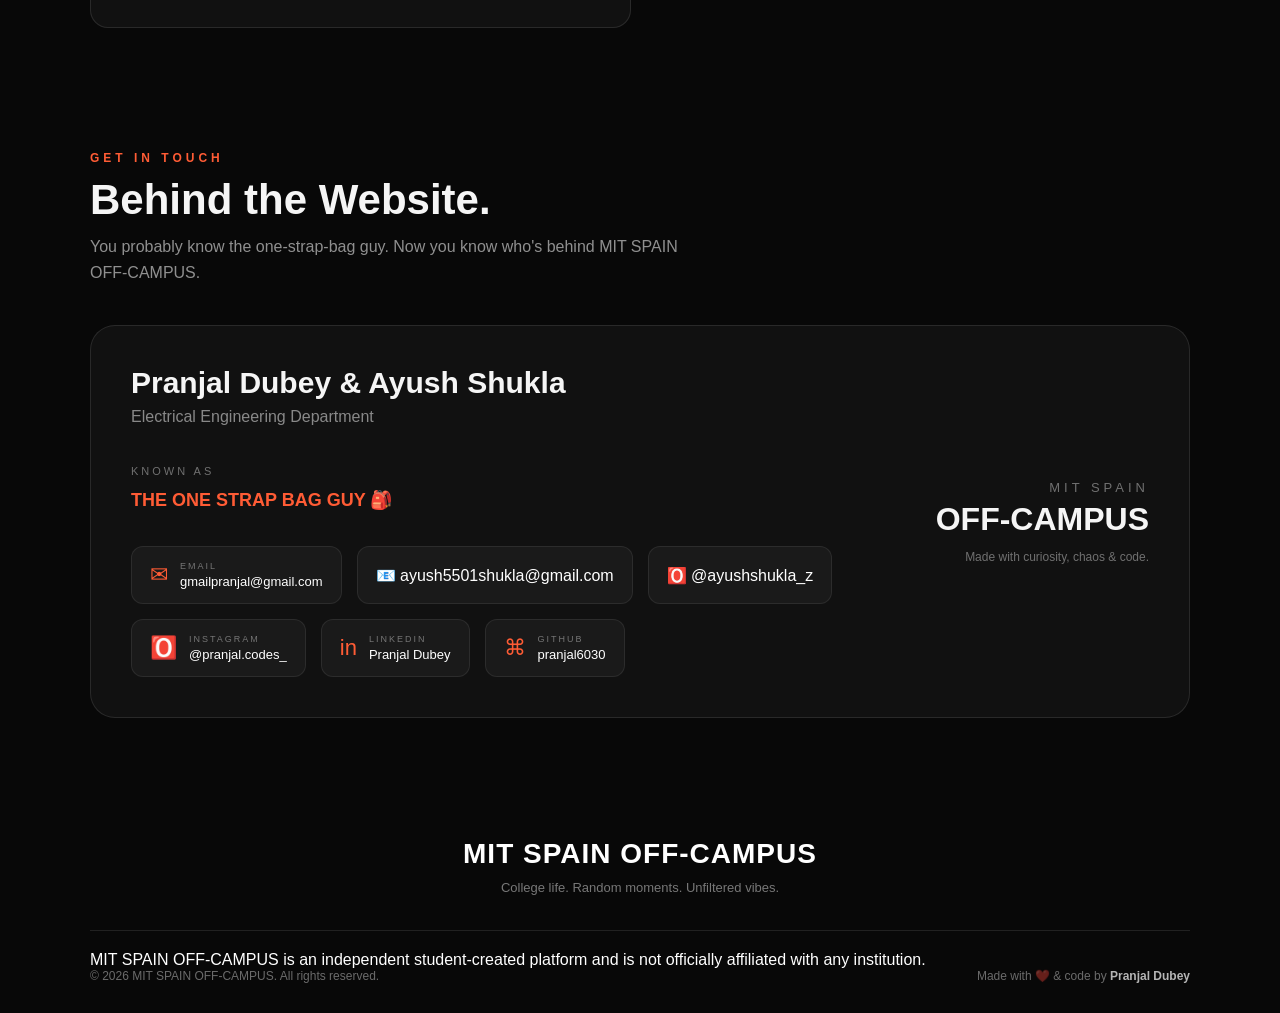
==== commit bce362c8: "Update contact information and established text" ====
--- a/index.html
+++ b/index.html
@@ -40,7 +40,7 @@
                 <h1>MIT SPAIN OFF-CAMPUS.</h1>
 
                 <p class="hero-text">
-                    Established : Whenever someone got bored.PRANJAL DUBEY
+                    Established : Whenever someone got bored.
                 </p>
 
                 <button class="hero-btn" onclick="showExplore()">
@@ -284,11 +284,11 @@
                             🅾️ @ayushshukla_z
                         </a>
 
-                        <a href="https://www.instagram.com/p.dubey19/" target="_blank" class="contact-link">
+                        <a href="https://www.instagram.com/pranjal.codes_/" target="_blank" class="contact-link">
                             <span>🅾️</span>
                             <div>
                                 <small>INSTAGRAM</small>
-                                <p>@p.dubey19</p>
+                                <p>@pranjal.codes_</p>
                             </div>
                         </a>
 
